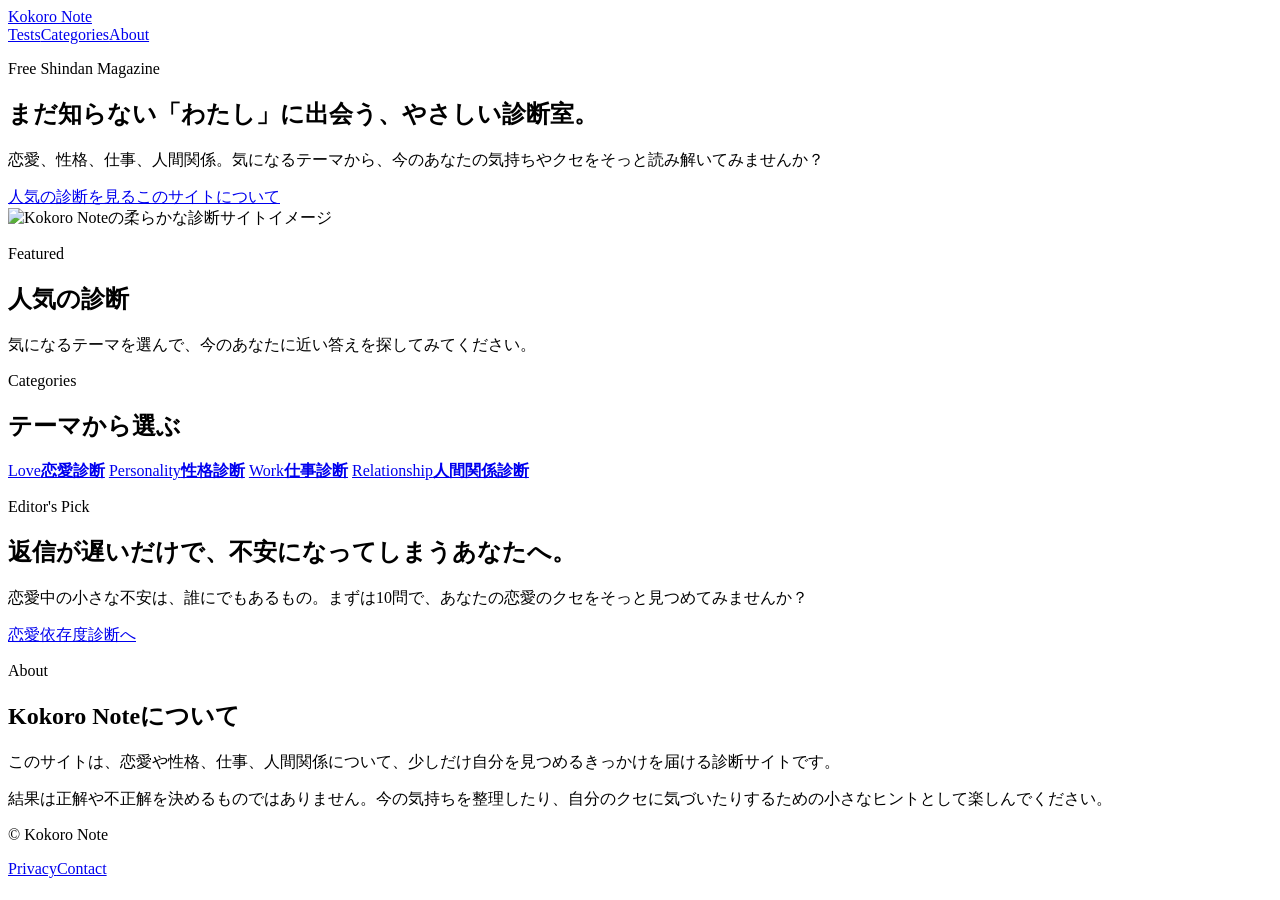
==== index.html @ 4f54c7c2 "Add homepage" ====
<!doctype html>
<html lang="ja">
<head>
  <meta charset="utf-8" />
  <meta name="viewport" content="width=device-width, initial-scale=1" />
  <title>Kokoro Note｜恋愛・性格・仕事の無料診断サイト</title>
  <meta name="description" content="恋愛、性格、仕事、人間関係など、気になるテーマから今のあなたをやさしく読み解く無料診断サイトです。" />
  <meta name="robots" content="index,follow,max-image-preview:large" />
  <link rel="canonical" href="https://your-domain.com/" />
  <meta property="og:title" content="Kokoro Note｜まだ知らない「わたし」に出会う診断室" />
  <meta property="og:description" content="恋愛、性格、仕事、人間関係。気になるテーマから、今のあなたをやさしく読み解きます。" />
  <meta property="og:image" content="assets/images/hero.svg" />
  <meta name="twitter:card" content="summary_large_image" />
  <link rel="stylesheet" href="style.css" />
  <script type="application/ld+json">{"@context":"https://schema.org","@type":"WebSite","name":"Kokoro Note","alternateName":"恋愛・性格・仕事のやさしい診断室","url":"https://your-domain.com/"}</script>
</head>
<body>
  <header class="site-header">
    <a class="logo" href="index.html">Kokoro Note</a>
    <nav><a href="#featured">Tests</a><a href="#categories">Categories</a><a href="#about">About</a></nav>
  </header>

  <main>
    <section class="hero">
      <div>
        <p class="eyebrow">Free Shindan Magazine</p>
        <h1>まだ知らない「わたし」に出会う、やさしい診断室。</h1>
        <p class="lead">恋愛、性格、仕事、人間関係。気になるテーマから、今のあなたの気持ちやクセをそっと読み解いてみませんか？</p>
        <div class="actions"><a class="button primary" href="#featured">人気の診断を見る</a><a class="button ghost" href="#about">このサイトについて</a></div>
      </div>
      <img class="hero-image" src="assets/images/hero.svg" alt="Kokoro Noteの柔らかな診断サイトイメージ" width="1200" height="630" />
    </section>

    <section id="featured" class="section">
      <div class="section-heading"><p class="eyebrow">Featured</p><h2>人気の診断</h2><p>気になるテーマを選んで、今のあなたに近い答えを探してみてください。</p></div>
      <div id="test-grid" class="card-grid"></div>
    </section>

    <section id="categories" class="section">
      <div class="section-heading"><p class="eyebrow">Categories</p><h2>テーマから選ぶ</h2></div>
      <div class="category-grid">
        <a class="category-card" href="#featured"><span>Love</span><strong>恋愛診断</strong></a>
        <a class="category-card" href="#featured"><span>Personality</span><strong>性格診断</strong></a>
        <a class="category-card" href="#featured"><span>Work</span><strong>仕事診断</strong></a>
        <a class="category-card" href="#featured"><span>Relationship</span><strong>人間関係診断</strong></a>
      </div>
    </section>

    <section class="editor-pick">
      <div><p class="eyebrow">Editor's Pick</p><h2>返信が遅いだけで、不安になってしまうあなたへ。</h2><p>恋愛中の小さな不安は、誰にでもあるもの。まずは10問で、あなたの恋愛のクセをそっと見つめてみませんか？</p></div>
      <a class="button primary" href="tests/renai-izon.html">恋愛依存度診断へ</a>
    </section>

    <section id="about" class="section">
      <div class="about-box"><p class="eyebrow">About</p><h2>Kokoro Noteについて</h2><p>このサイトは、恋愛や性格、仕事、人間関係について、少しだけ自分を見つめるきっかけを届ける診断サイトです。</p><p>結果は正解や不正解を決めるものではありません。今の気持ちを整理したり、自分のクセに気づいたりするための小さなヒントとして楽しんでください。</p></div>
    </section>
  </main>

  <footer><p>© Kokoro Note</p><a href="privacy.html">Privacy</a><a href="contact.html">Contact</a></footer>
  <script src="script.js"></script>
</body>
</html>
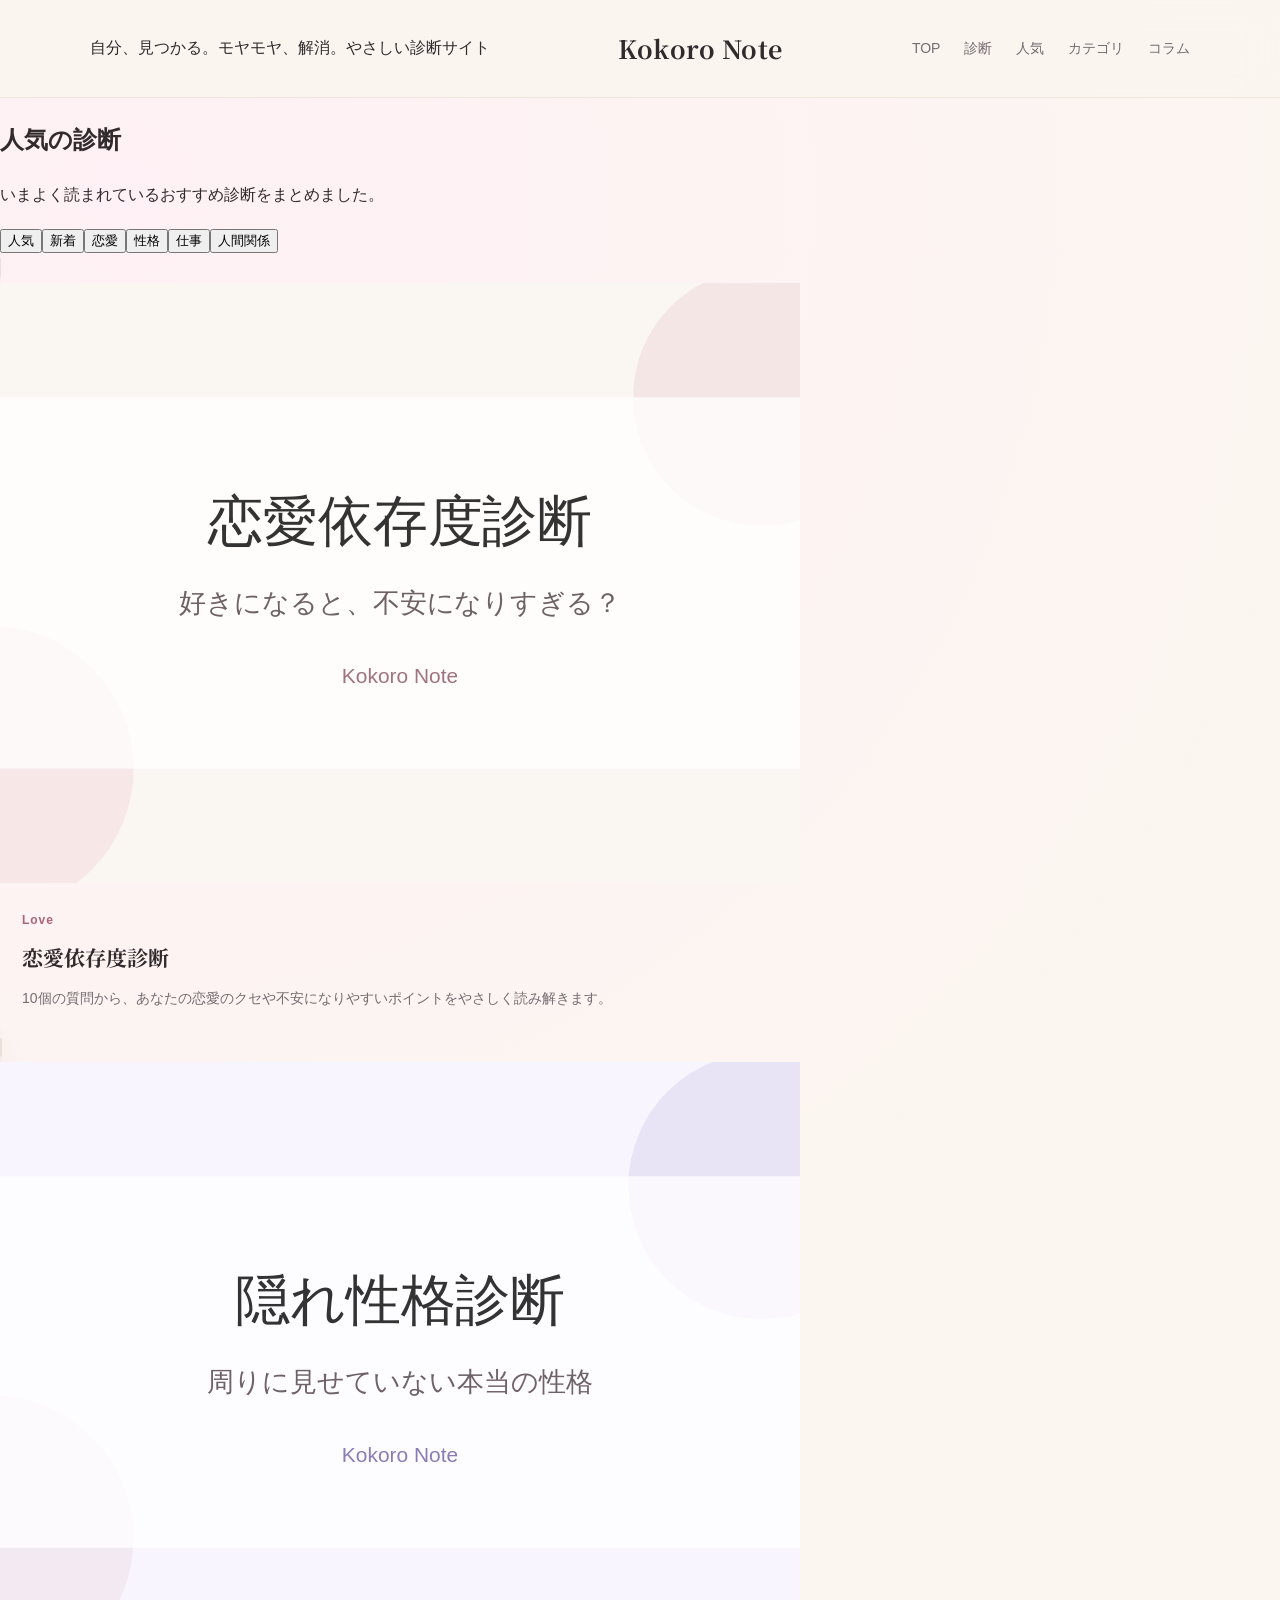
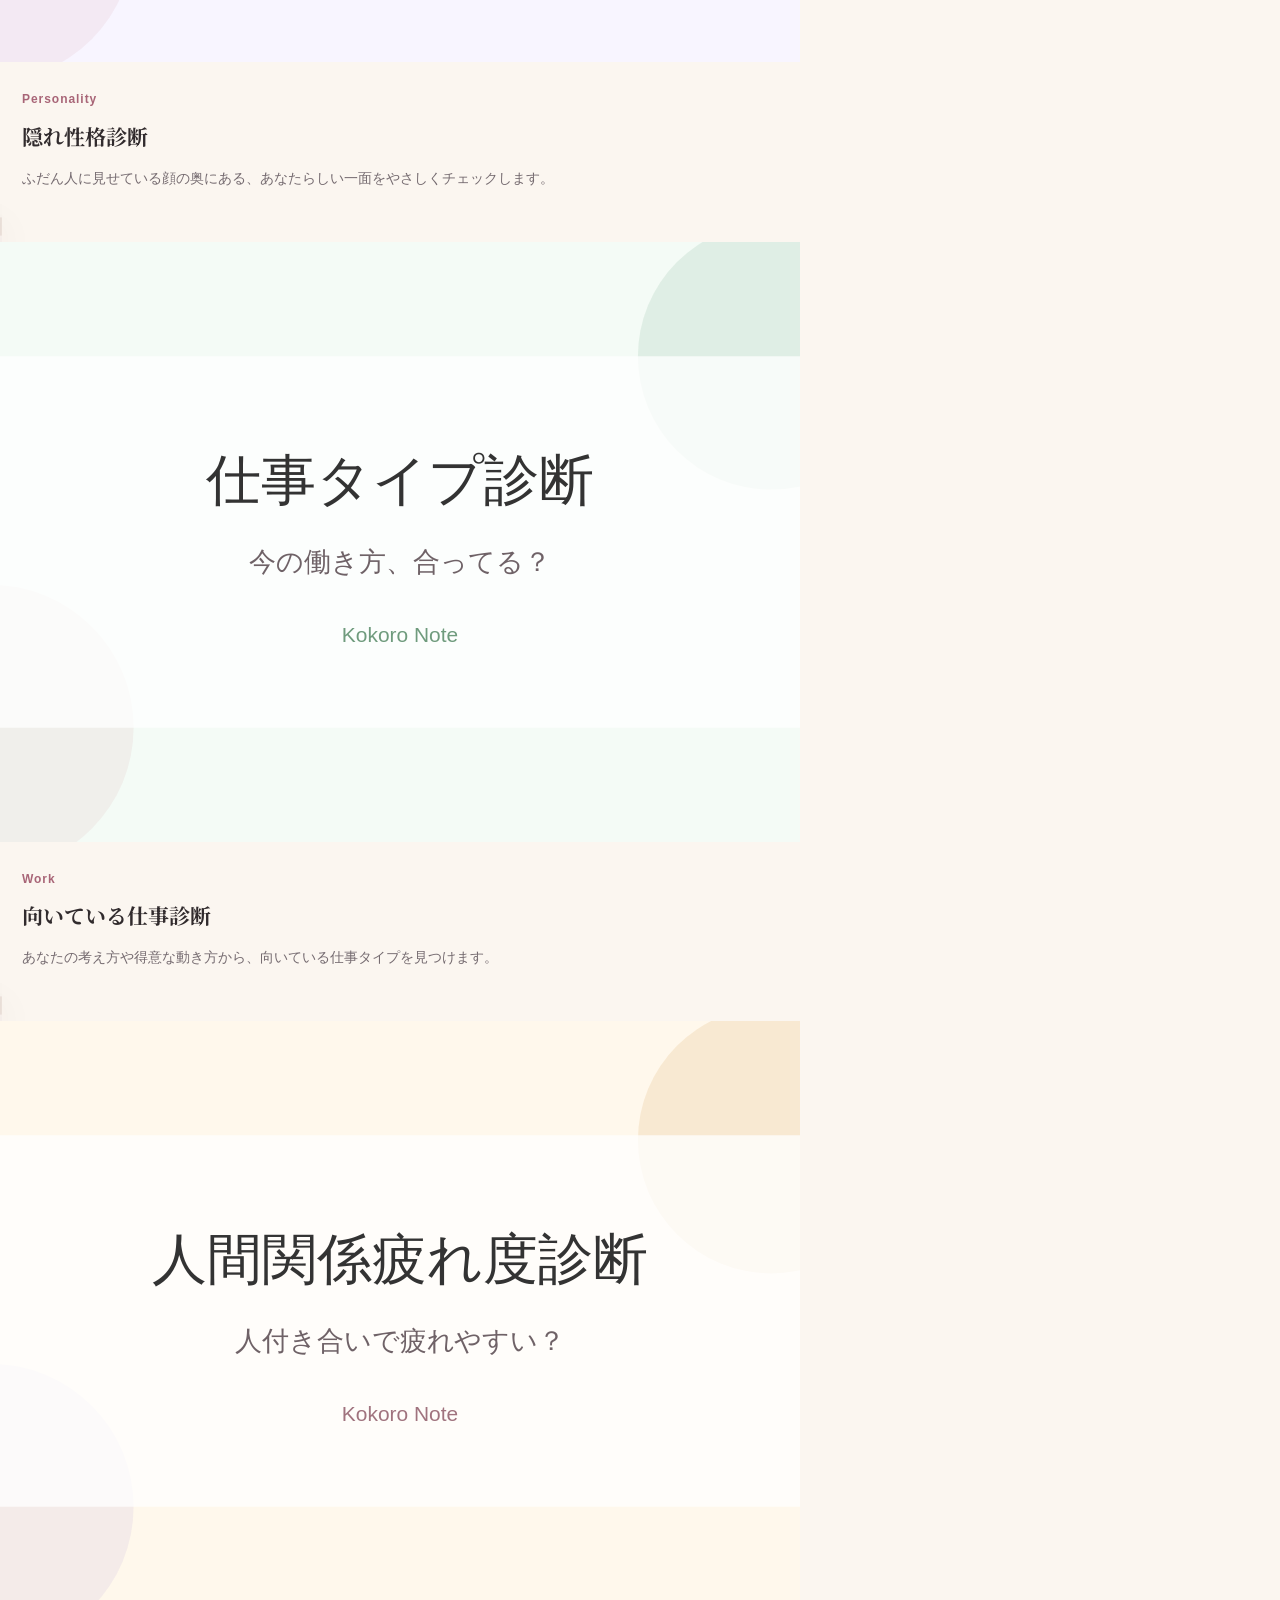
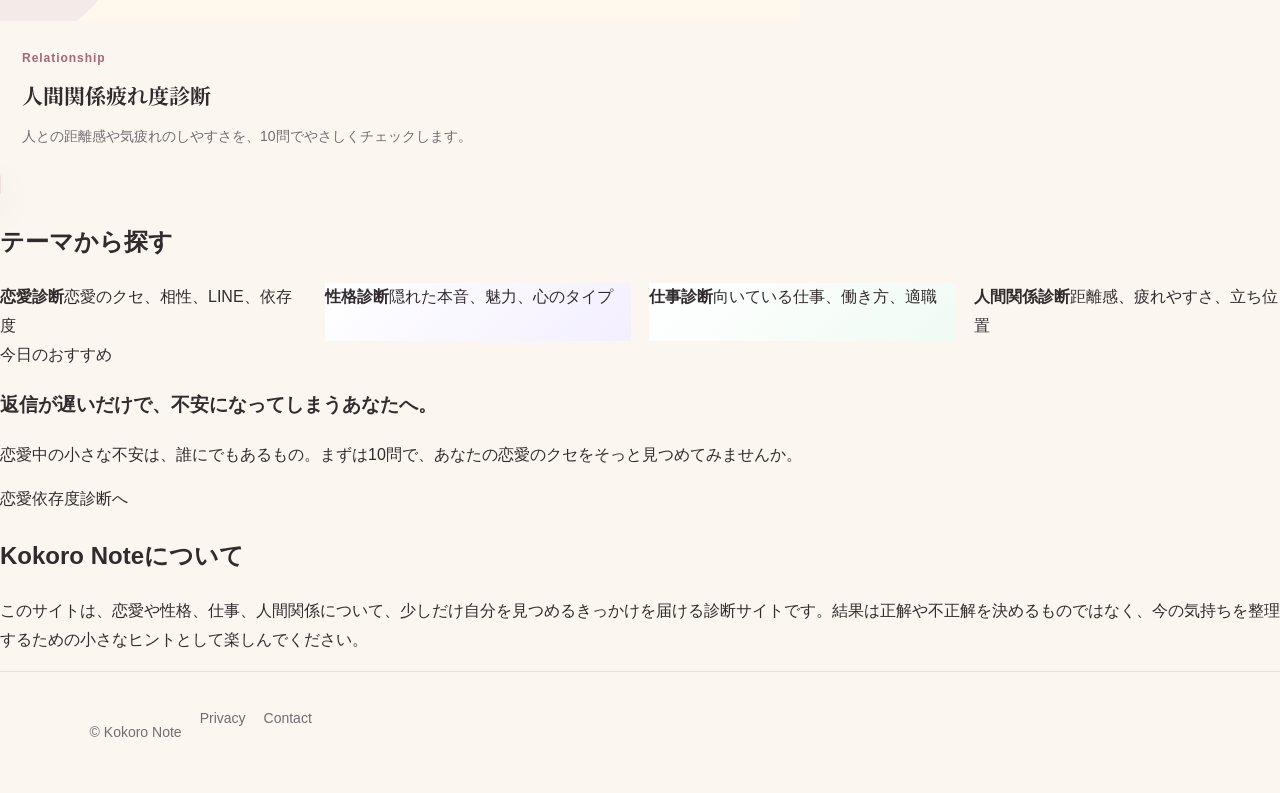
==== commit cabe4db0: "Update homepage to Japanese diagnosis portal layout" ====
--- a/index.html
+++ b/index.html
@@ -1,62 +1,53 @@
 <!doctype html>
 <html lang="ja">
 <head>
-  <meta charset="utf-8" />
-  <meta name="viewport" content="width=device-width, initial-scale=1" />
-  <title>Kokoro Note｜恋愛・性格・仕事の無料診断サイト</title>
-  <meta name="description" content="恋愛、性格、仕事、人間関係など、気になるテーマから今のあなたをやさしく読み解く無料診断サイトです。" />
-  <meta name="robots" content="index,follow,max-image-preview:large" />
-  <link rel="canonical" href="https://your-domain.com/" />
-  <meta property="og:title" content="Kokoro Note｜まだ知らない「わたし」に出会う診断室" />
-  <meta property="og:description" content="恋愛、性格、仕事、人間関係。気になるテーマから、今のあなたをやさしく読み解きます。" />
-  <meta property="og:image" content="assets/images/hero.svg" />
-  <meta name="twitter:card" content="summary_large_image" />
-  <link rel="stylesheet" href="style.css" />
-  <script type="application/ld+json">{"@context":"https://schema.org","@type":"WebSite","name":"Kokoro Note","alternateName":"恋愛・性格・仕事のやさしい診断室","url":"https://your-domain.com/"}</script>
+<meta charset="utf-8" />
+<meta name="viewport" content="width=device-width,initial-scale=1" />
+<title>Kokoro Note｜恋愛・性格・仕事の無料診断サイト</title>
+<meta name="description" content="恋愛、性格、仕事、人間関係など、気になるテーマから今のあなたをやさしく読み解く無料診断サイトです。" />
+<meta name="robots" content="index,follow,max-image-preview:large" />
+<link rel="canonical" href="https://your-domain.com/" />
+<meta property="og:title" content="Kokoro Note｜無料診断サイト" />
+<meta property="og:description" content="恋愛、性格、仕事、人間関係の無料診断サイトです。" />
+<meta property="og:image" content="assets/images/banner-love.svg" />
+<meta name="twitter:card" content="summary_large_image" />
+<link rel="stylesheet" href="style.css" />
 </head>
 <body>
-  <header class="site-header">
-    <a class="logo" href="index.html">Kokoro Note</a>
-    <nav><a href="#featured">Tests</a><a href="#categories">Categories</a><a href="#about">About</a></nav>
-  </header>
-
-  <main>
-    <section class="hero">
-      <div>
-        <p class="eyebrow">Free Shindan Magazine</p>
-        <h1>まだ知らない「わたし」に出会う、やさしい診断室。</h1>
-        <p class="lead">恋愛、性格、仕事、人間関係。気になるテーマから、今のあなたの気持ちやクセをそっと読み解いてみませんか？</p>
-        <div class="actions"><a class="button primary" href="#featured">人気の診断を見る</a><a class="button ghost" href="#about">このサイトについて</a></div>
-      </div>
-      <img class="hero-image" src="assets/images/hero.svg" alt="Kokoro Noteの柔らかな診断サイトイメージ" width="1200" height="630" />
-    </section>
-
-    <section id="featured" class="section">
-      <div class="section-heading"><p class="eyebrow">Featured</p><h2>人気の診断</h2><p>気になるテーマを選んで、今のあなたに近い答えを探してみてください。</p></div>
-      <div id="test-grid" class="card-grid"></div>
-    </section>
-
-    <section id="categories" class="section">
-      <div class="section-heading"><p class="eyebrow">Categories</p><h2>テーマから選ぶ</h2></div>
-      <div class="category-grid">
-        <a class="category-card" href="#featured"><span>Love</span><strong>恋愛診断</strong></a>
-        <a class="category-card" href="#featured"><span>Personality</span><strong>性格診断</strong></a>
-        <a class="category-card" href="#featured"><span>Work</span><strong>仕事診断</strong></a>
-        <a class="category-card" href="#featured"><span>Relationship</span><strong>人間関係診断</strong></a>
-      </div>
-    </section>
-
-    <section class="editor-pick">
-      <div><p class="eyebrow">Editor's Pick</p><h2>返信が遅いだけで、不安になってしまうあなたへ。</h2><p>恋愛中の小さな不安は、誰にでもあるもの。まずは10問で、あなたの恋愛のクセをそっと見つめてみませんか？</p></div>
-      <a class="button primary" href="tests/renai-izon.html">恋愛依存度診断へ</a>
-    </section>
-
-    <section id="about" class="section">
-      <div class="about-box"><p class="eyebrow">About</p><h2>Kokoro Noteについて</h2><p>このサイトは、恋愛や性格、仕事、人間関係について、少しだけ自分を見つめるきっかけを届ける診断サイトです。</p><p>結果は正解や不正解を決めるものではありません。今の気持ちを整理したり、自分のクセに気づいたりするための小さなヒントとして楽しんでください。</p></div>
-    </section>
-  </main>
-
-  <footer><p>© Kokoro Note</p><a href="privacy.html">Privacy</a><a href="contact.html">Contact</a></footer>
-  <script src="script.js"></script>
+<div class="top-stripe"></div>
+<header class="site-header">
+<p class="mini-tagline">自分、見つかる。モヤモヤ、解消。やさしい診断サイト</p>
+<a class="logo" href="index.html">Kokoro Note</a>
+<nav class="main-nav"><a href="index.html">TOP</a><a href="#ranking">診断</a><a href="#ranking">人気</a><a href="#categories">カテゴリ</a><a href="#about">コラム</a></nav>
+</header>
+<main class="page-wrap">
+<section class="hero-banners" id="hero-banners"></section>
+<div class="slider-dots"><span></span><span class="active"></span><span></span><span></span><span></span></div>
+<section class="section-block" id="ranking">
+<h2 class="section-title">人気の診断</h2>
+<p class="section-subtitle">いまよく読まれているおすすめ診断をまとめました。</p>
+<div class="chip-row"><button class="chip active">人気</button><button class="chip">新着</button><button class="chip">恋愛</button><button class="chip">性格</button><button class="chip">仕事</button><button class="chip">人間関係</button></div>
+<div id="test-grid" class="test-grid"></div>
+</section>
+<section class="section-block pale" id="categories">
+<h2 class="section-title">テーマから探す</h2>
+<div class="category-grid">
+<a class="category-box love" href="#ranking"><strong>恋愛診断</strong><span>恋愛のクセ、相性、LINE、依存度</span></a>
+<a class="category-box personality" href="#ranking"><strong>性格診断</strong><span>隠れた本音、魅力、心のタイプ</span></a>
+<a class="category-box work" href="#ranking"><strong>仕事診断</strong><span>向いている仕事、働き方、適職</span></a>
+<a class="category-box relationship" href="#ranking"><strong>人間関係診断</strong><span>距離感、疲れやすさ、立ち位置</span></a>
+</div>
+</section>
+<section class="recommend-strip">
+<div class="recommend-copy"><span class="recommend-label">今日のおすすめ</span><h3>返信が遅いだけで、不安になってしまうあなたへ。</h3><p>恋愛中の小さな不安は、誰にでもあるもの。まずは10問で、あなたの恋愛のクセをそっと見つめてみませんか。</p></div>
+<a class="cta-btn" href="tests/renai-izon.html">恋愛依存度診断へ</a>
+</section>
+<section class="section-block about-block" id="about">
+<h2 class="section-title">Kokoro Noteについて</h2>
+<p>このサイトは、恋愛や性格、仕事、人間関係について、少しだけ自分を見つめるきっかけを届ける診断サイトです。結果は正解や不正解を決めるものではなく、今の気持ちを整理するための小さなヒントとして楽しんでください。</p>
+</section>
+</main>
+<footer class="site-footer"><p>© Kokoro Note</p><a href="privacy.html">Privacy</a><a href="contact.html">Contact</a></footer>
+<script src="script.js"></script>
 </body>
 </html>
--- a/style.css
+++ b/style.css
@@ -0,0 +1,7 @@
+@import url('https://fonts.googleapis.com/css2?family=Noto+Serif+JP:wght@500;700&display=swap');
+:root{
+  --bg:#fbf6f0;--paper:#fffdf9;--card:#ffffff;--text:#312b2d;--muted:#756b70;
+  --primary:#cf8fa1;--primary-dark:#a86577;--secondary:#b8a6d9;--cream:#fff8ec;--line:#eadfd7;
+  --shadow:0 24px 70px rgba(78,54,62,.14);--soft-shadow:0 14px 42px rgba(78,54,62,.09);
+}
+*{box-sizing:border-box}html{scroll-behavior:smooth}body{margin:0;font-family:-apple-system,BlinkMacSystemFont,"Hiragino Kaku Gothic ProN","Yu Gothic",Meiryo,sans-serif;background:radial-gradient(circle at 10% 5%,#fff1f5 0,#fbf6f0 34%,#fbf6f0 100%);color:var(--text);line-height:1.8}a{color:inherit;text-decoration:none}img{max-width:100%;display:block}.site-header{position:sticky;top:0;z-index:20;display:flex;align-items:center;justify-content:space-between;padding:18px 7vw;background:rgba(251,246,240,.82);backdrop-filter:blur(18px);border-bottom:1px solid rgba(234,223,215,.78)}.logo{font-family:Georgia,"Noto Serif JP",serif;font-size:25px;letter-spacing:.02em;font-weight:700}.logo span{color:var(--primary-dark)}nav{display:flex;gap:24px;color:var(--muted);font-size:14px}.hero{position:relative;display:grid;grid-template-columns:1fr .95fr;gap:62px;align-items:center;padding:82px 7vw 62px;overflow:hidden}.hero:before{content:"";position:absolute;right:-120px;top:40px;width:420px;height:420px;border-radius:50%;background:#f3d8df;opacity:.45;z-index:-1}.eyebrow{color:var(--primary-dark);letter-spacing:.14em;text-transform:uppercase;font-size:12px;font-weight:800}.hero h1{font-family:Georgia,"Noto Serif JP",serif;font-size:clamp(42px,5.2vw,76px);line-height:1.18;margin:.12em 0 .36em}.lead{color:var(--muted);font-size:18px;max-width:640px}.actions{display:flex;gap:14px;flex-wrap:wrap;margin-top:30px}.button{display:inline-flex;align-items:center;justify-content:center;min-height:50px;padding:0 24px;border-radius:999px;font-weight:800;border:1px solid var(--primary);cursor:pointer;transition:.2s ease}.button:hover{transform:translateY(-2px)}.primary{background:linear-gradient(135deg,var(--primary),#d9aab8);color:#fff;box-shadow:0 12px 28px rgba(207,143,161,.32)}.ghost{background:rgba(255,255,255,.62);color:#8B6470}.hero-image{border-radius:38px;box-shadow:var(--shadow);border:1px solid rgba(255,255,255,.72)}.hero-art-wrap{position:relative}.floating-card{position:absolute;background:rgba(255,255,255,.86);backdrop-filter:blur(14px);border:1px solid rgba(234,223,215,.9);border-radius:22px;padding:14px 18px;box-shadow:var(--soft-shadow);font-size:13px;color:var(--muted)}.floating-card strong{font-size:18px;color:var(--text)}.card-one{left:-22px;bottom:36px}.card-two{right:26px;top:28px}.hero-notes{display:flex;gap:10px;margin-top:22px;flex-wrap:wrap}.hero-notes span{background:#fff;border:1px solid var(--line);border-radius:999px;padding:6px 12px;color:var(--primary-dark);font-size:12px;font-weight:700}.section{padding:64px 7vw}.section-heading{max-width:780px;margin-bottom:30px}.section-heading h2{font-family:"Noto Serif JP",Georgia,serif;font-size:clamp(30px,3.4vw,48px);line-height:1.28;margin:.1em 0 .35em}.section-heading p{color:var(--muted)}.split-heading{display:flex;justify-content:space-between;gap:24px;align-items:end;max-width:none}.split-heading p{max-width:470px}.card-grid{display:grid;grid-template-columns:repeat(4,minmax(0,1fr));gap:24px}.test-card{position:relative;background:rgba(255,255,255,.78);border:1px solid rgba(234,223,215,.92);border-radius:30px;overflow:hidden;box-shadow:var(--soft-shadow);transition:transform .24s ease,box-shadow .24s ease}.test-card:hover{transform:translateY(-6px);box-shadow:var(--shadow)}.test-card img{aspect-ratio:4/3;object-fit:cover}.test-card-content{padding:22px}.test-card .tag{font-size:12px;color:var(--primary-dark);font-weight:800;letter-spacing:.08em}.test-card h3{font-family:"Noto Serif JP",serif;font-size:21px;line-height:1.45;margin:8px 0}.test-card p{color:var(--muted);font-size:14px;margin-bottom:0}.soft-panel{margin:20px 7vw;padding:54px;border-radius:42px;background:rgba(255,255,255,.56);border:1px solid rgba(234,223,215,.9);box-shadow:var(--soft-shadow)}.category-grid{display:grid;grid-template-columns:repeat(4,minmax(0,1fr));gap:18px}.category-card{min-height:178px;border-radius:30px;padding:24px;background:linear-gradient(135deg,#fff,#fff4f7);border:1px solid rgba(234,223,215,.92);transition:.2s ease}.category-card:hover{transform:translateY(-4px)}.category-card span{display:block;color:var(--primary-dark);font-size:12px;text-transform:uppercase;letter-spacing:.13em;font-weight:800}.category-card strong{display:block;font-family:"Noto Serif JP",serif;font-size:25px;margin:20px 0 8px}.category-card small{color:var(--muted);font-size:13px}.personality{background:linear-gradient(135deg,#fff,#f3efff)}.work{background:linear-gradient(135deg,#fff,#f0fbf4)}.relation{background:linear-gradient(135deg,#fff,#fff6e9)}.editor-pick{margin:64px 7vw;padding:46px;display:flex;align-items:center;justify-content:space-between;gap:28px;background:linear-gradient(135deg,#fff,#fff2f6);border:1px solid rgba(234,223,215,.9);border-radius:42px;box-shadow:var(--shadow)}.editor-pick h2{font-family:"Noto Serif JP",serif;font-size:clamp(26px,3vw,42px)}.editor-pick p{color:var(--muted);max-width:760px}.trust-strip{display:grid;grid-template-columns:repeat(3,1fr);gap:18px}.trust-strip div{background:#fff;border:1px solid var(--line);border-radius:26px;padding:24px}.trust-strip strong{display:block;font-family:"Noto Serif JP",serif;font-size:20px;margin-bottom:8px}.trust-strip span{color:var(--muted);font-size:14px}.about-box{background:rgba(255,255,255,.72);border:1px solid rgba(234,223,215,.92);border-radius:38px;padding:42px;max-width:930px;box-shadow:var(--soft-shadow)}footer{padding:34px 7vw;border-top:1px solid var(--line);display:flex;gap:18px;color:var(--muted);font-size:14px}.quiz-page main{max-width:920px;margin:0 auto;padding:48px 22px}.quiz-hero{background:#fff;border-radius:34px;padding:30px;box-shadow:var(--shadow)}.question{background:#fff;border:1px solid var(--line);border-radius:24px;padding:22px;margin:20px 0}.option{display:block;width:100%;text-align:left;margin:10px 0;padding:14px 16px;border-radius:16px;border:1px solid var(--line);background:#fff;cursor:pointer}.option.selected{border-color:var(--primary);background:#FFF3F6}.result-box{display:none;background:linear-gradient(135deg,#fff,#FFF3F6);border:1px solid var(--line);border-radius:28px;padding:28px;margin-top:28px}.result-box.show{display:block}.ad-slot{border:1px dashed #c9b8bd;border-radius:18px;padding:18px;text-align:center;color:#9b8790;background:#fff;margin:24px 0;font-size:13px}@media(max-width:980px){.hero{grid-template-columns:1fr;padding-top:52px}.card-grid,.category-grid{grid-template-columns:1fr 1fr}.split-heading{display:block}.editor-pick{flex-direction:column;align-items:flex-start}.trust-strip{grid-template-columns:1fr}nav{display:none}}@media(max-width:560px){.card-grid,.category-grid{grid-template-columns:1fr}.site-header{padding:16px 22px}.hero,.section{padding-left:22px;padding-right:22px}.soft-panel,.editor-pick{margin-left:22px;margin-right:22px;padding:28px}.floating-card{display:none}.hero h1{font-size:40px}}
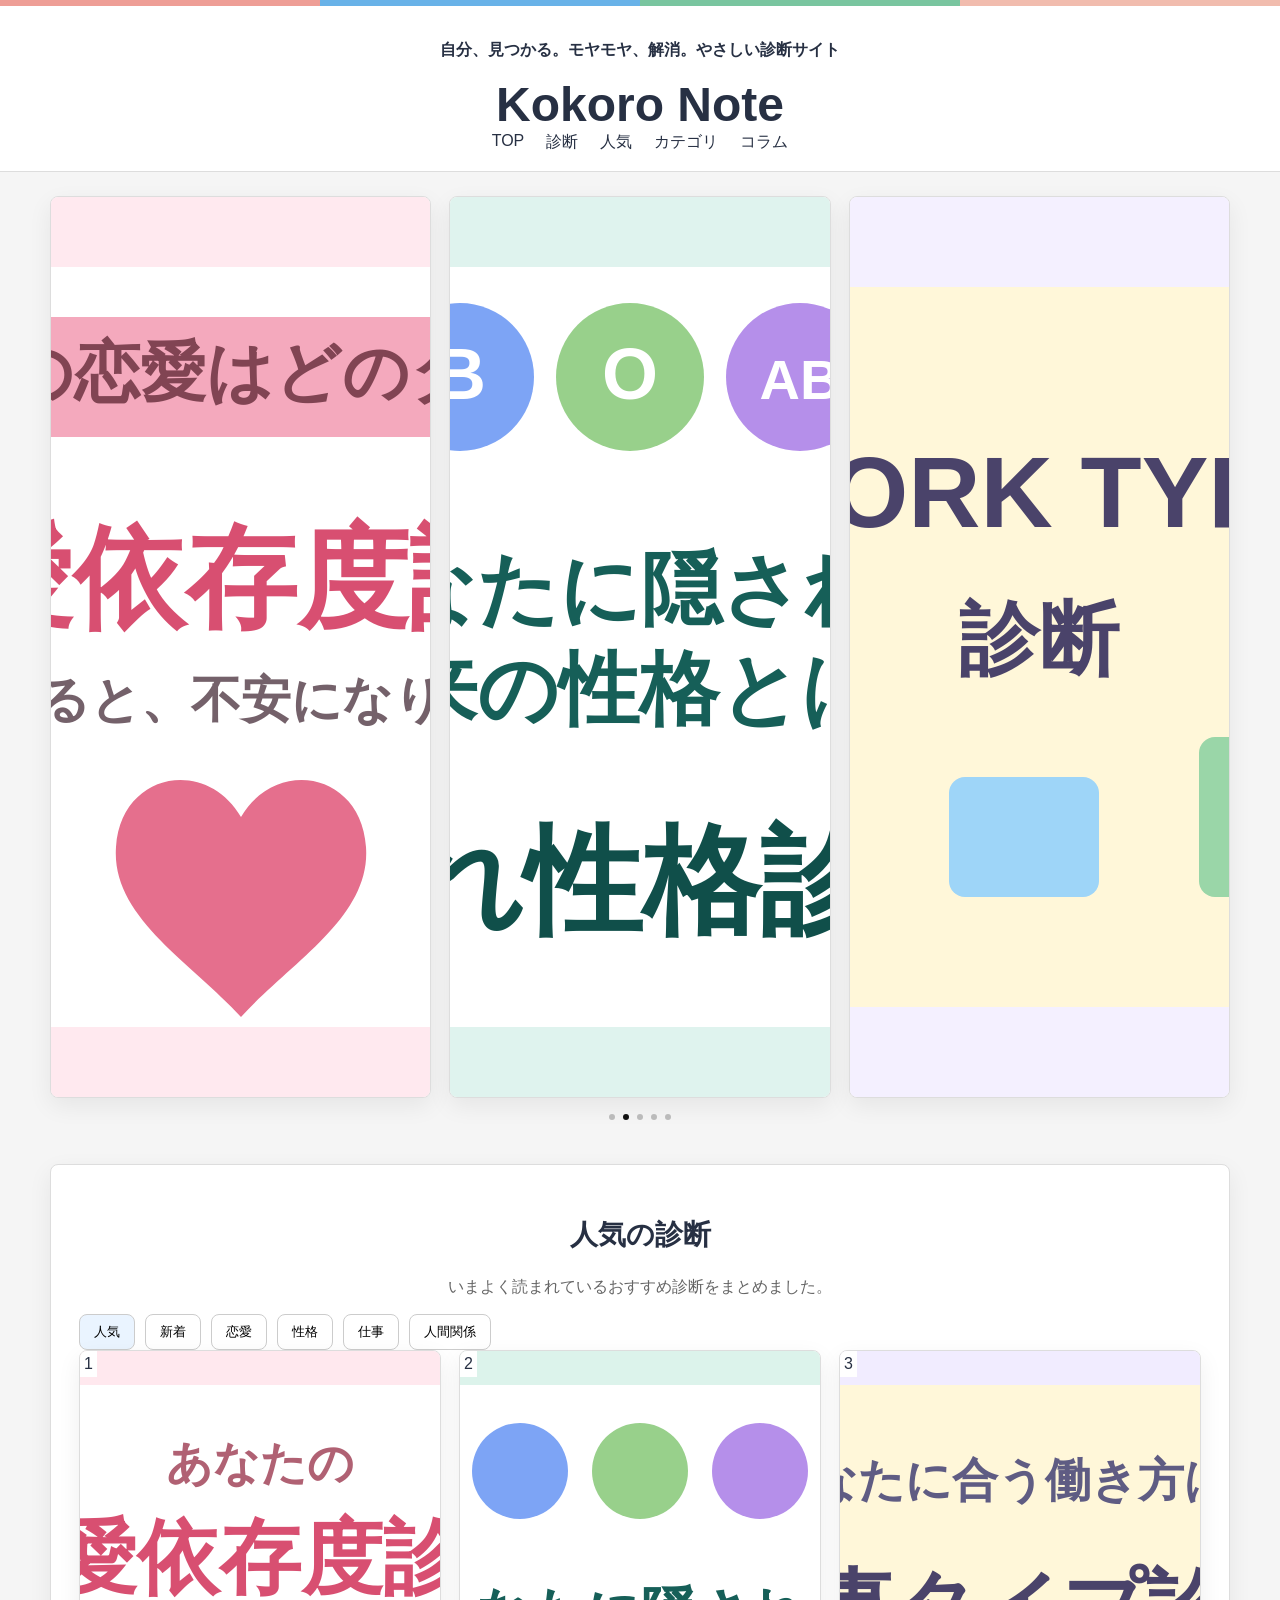
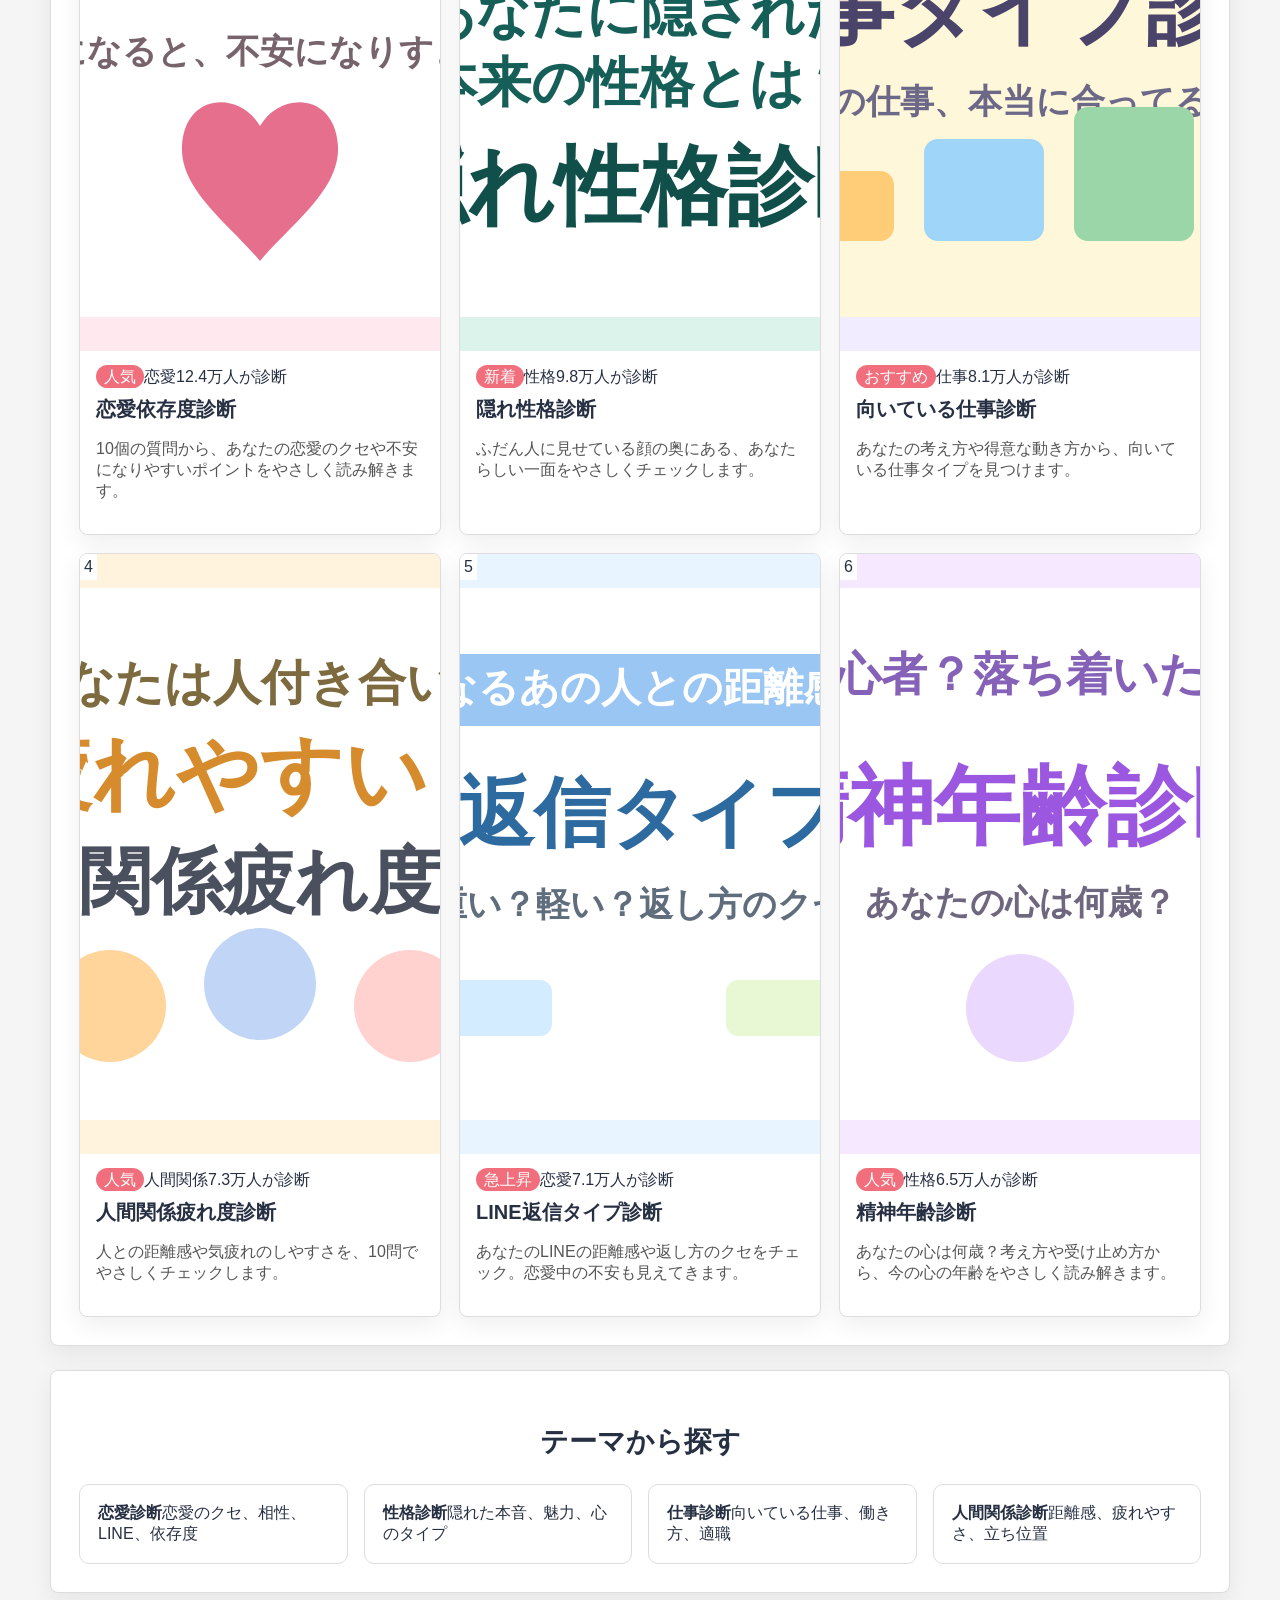
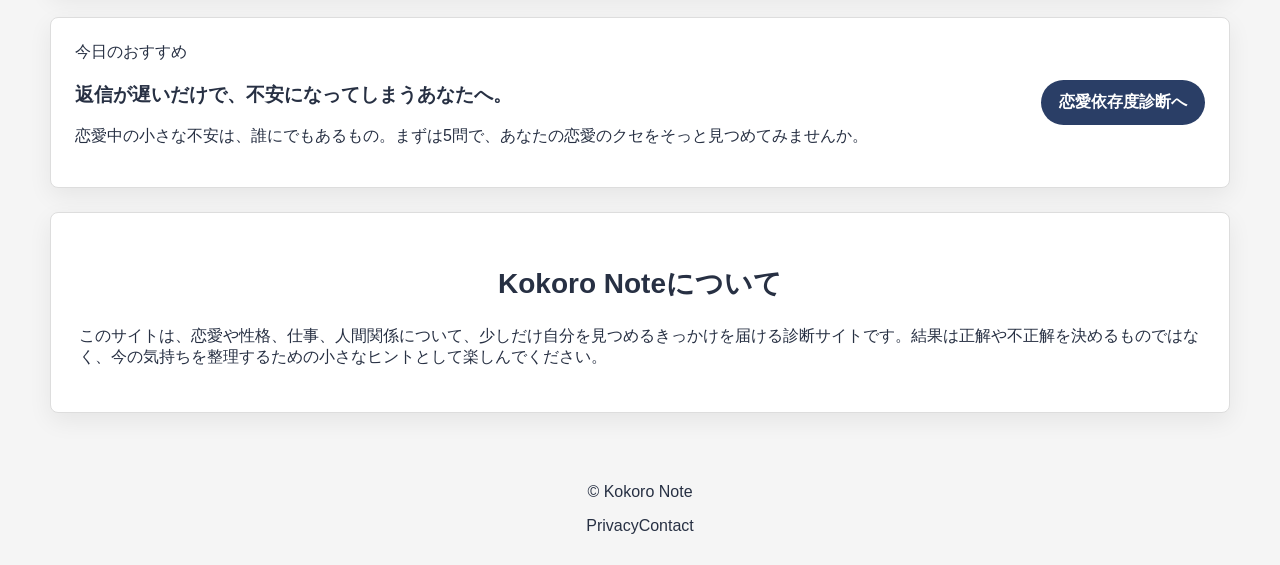
==== commit 35d902f7: "Update homepage question count copy" ====
--- a/index.html
+++ b/index.html
@@ -39,7 +39,7 @@
 </div>
 </section>
 <section class="recommend-strip">
-<div class="recommend-copy"><span class="recommend-label">今日のおすすめ</span><h3>返信が遅いだけで、不安になってしまうあなたへ。</h3><p>恋愛中の小さな不安は、誰にでもあるもの。まずは10問で、あなたの恋愛のクセをそっと見つめてみませんか。</p></div>
+<div class="recommend-copy"><span class="recommend-label">今日のおすすめ</span><h3>返信が遅いだけで、不安になってしまうあなたへ。</h3><p>恋愛中の小さな不安は、誰にでもあるもの。まずは5問で、あなたの恋愛のクセをそっと見つめてみませんか。</p></div>
 <a class="cta-btn" href="tests/renai-izon.html">恋愛依存度診断へ</a>
 </section>
 <section class="section-block about-block" id="about">
--- a/style.css
+++ b/style.css
@@ -1,7 +1 @@
-@import url('https://fonts.googleapis.com/css2?family=Noto+Serif+JP:wght@500;700&display=swap');
-:root{
-  --bg:#fbf6f0;--paper:#fffdf9;--card:#ffffff;--text:#312b2d;--muted:#756b70;
-  --primary:#cf8fa1;--primary-dark:#a86577;--secondary:#b8a6d9;--cream:#fff8ec;--line:#eadfd7;
-  --shadow:0 24px 70px rgba(78,54,62,.14);--soft-shadow:0 14px 42px rgba(78,54,62,.09);
-}
-*{box-sizing:border-box}html{scroll-behavior:smooth}body{margin:0;font-family:-apple-system,BlinkMacSystemFont,"Hiragino Kaku Gothic ProN","Yu Gothic",Meiryo,sans-serif;background:radial-gradient(circle at 10% 5%,#fff1f5 0,#fbf6f0 34%,#fbf6f0 100%);color:var(--text);line-height:1.8}a{color:inherit;text-decoration:none}img{max-width:100%;display:block}.site-header{position:sticky;top:0;z-index:20;display:flex;align-items:center;justify-content:space-between;padding:18px 7vw;background:rgba(251,246,240,.82);backdrop-filter:blur(18px);border-bottom:1px solid rgba(234,223,215,.78)}.logo{font-family:Georgia,"Noto Serif JP",serif;font-size:25px;letter-spacing:.02em;font-weight:700}.logo span{color:var(--primary-dark)}nav{display:flex;gap:24px;color:var(--muted);font-size:14px}.hero{position:relative;display:grid;grid-template-columns:1fr .95fr;gap:62px;align-items:center;padding:82px 7vw 62px;overflow:hidden}.hero:before{content:"";position:absolute;right:-120px;top:40px;width:420px;height:420px;border-radius:50%;background:#f3d8df;opacity:.45;z-index:-1}.eyebrow{color:var(--primary-dark);letter-spacing:.14em;text-transform:uppercase;font-size:12px;font-weight:800}.hero h1{font-family:Georgia,"Noto Serif JP",serif;font-size:clamp(42px,5.2vw,76px);line-height:1.18;margin:.12em 0 .36em}.lead{color:var(--muted);font-size:18px;max-width:640px}.actions{display:flex;gap:14px;flex-wrap:wrap;margin-top:30px}.button{display:inline-flex;align-items:center;justify-content:center;min-height:50px;padding:0 24px;border-radius:999px;font-weight:800;border:1px solid var(--primary);cursor:pointer;transition:.2s ease}.button:hover{transform:translateY(-2px)}.primary{background:linear-gradient(135deg,var(--primary),#d9aab8);color:#fff;box-shadow:0 12px 28px rgba(207,143,161,.32)}.ghost{background:rgba(255,255,255,.62);color:#8B6470}.hero-image{border-radius:38px;box-shadow:var(--shadow);border:1px solid rgba(255,255,255,.72)}.hero-art-wrap{position:relative}.floating-card{position:absolute;background:rgba(255,255,255,.86);backdrop-filter:blur(14px);border:1px solid rgba(234,223,215,.9);border-radius:22px;padding:14px 18px;box-shadow:var(--soft-shadow);font-size:13px;color:var(--muted)}.floating-card strong{font-size:18px;color:var(--text)}.card-one{left:-22px;bottom:36px}.card-two{right:26px;top:28px}.hero-notes{display:flex;gap:10px;margin-top:22px;flex-wrap:wrap}.hero-notes span{background:#fff;border:1px solid var(--line);border-radius:999px;padding:6px 12px;color:var(--primary-dark);font-size:12px;font-weight:700}.section{padding:64px 7vw}.section-heading{max-width:780px;margin-bottom:30px}.section-heading h2{font-family:"Noto Serif JP",Georgia,serif;font-size:clamp(30px,3.4vw,48px);line-height:1.28;margin:.1em 0 .35em}.section-heading p{color:var(--muted)}.split-heading{display:flex;justify-content:space-between;gap:24px;align-items:end;max-width:none}.split-heading p{max-width:470px}.card-grid{display:grid;grid-template-columns:repeat(4,minmax(0,1fr));gap:24px}.test-card{position:relative;background:rgba(255,255,255,.78);border:1px solid rgba(234,223,215,.92);border-radius:30px;overflow:hidden;box-shadow:var(--soft-shadow);transition:transform .24s ease,box-shadow .24s ease}.test-card:hover{transform:translateY(-6px);box-shadow:var(--shadow)}.test-card img{aspect-ratio:4/3;object-fit:cover}.test-card-content{padding:22px}.test-card .tag{font-size:12px;color:var(--primary-dark);font-weight:800;letter-spacing:.08em}.test-card h3{font-family:"Noto Serif JP",serif;font-size:21px;line-height:1.45;margin:8px 0}.test-card p{color:var(--muted);font-size:14px;margin-bottom:0}.soft-panel{margin:20px 7vw;padding:54px;border-radius:42px;background:rgba(255,255,255,.56);border:1px solid rgba(234,223,215,.9);box-shadow:var(--soft-shadow)}.category-grid{display:grid;grid-template-columns:repeat(4,minmax(0,1fr));gap:18px}.category-card{min-height:178px;border-radius:30px;padding:24px;background:linear-gradient(135deg,#fff,#fff4f7);border:1px solid rgba(234,223,215,.92);transition:.2s ease}.category-card:hover{transform:translateY(-4px)}.category-card span{display:block;color:var(--primary-dark);font-size:12px;text-transform:uppercase;letter-spacing:.13em;font-weight:800}.category-card strong{display:block;font-family:"Noto Serif JP",serif;font-size:25px;margin:20px 0 8px}.category-card small{color:var(--muted);font-size:13px}.personality{background:linear-gradient(135deg,#fff,#f3efff)}.work{background:linear-gradient(135deg,#fff,#f0fbf4)}.relation{background:linear-gradient(135deg,#fff,#fff6e9)}.editor-pick{margin:64px 7vw;padding:46px;display:flex;align-items:center;justify-content:space-between;gap:28px;background:linear-gradient(135deg,#fff,#fff2f6);border:1px solid rgba(234,223,215,.9);border-radius:42px;box-shadow:var(--shadow)}.editor-pick h2{font-family:"Noto Serif JP",serif;font-size:clamp(26px,3vw,42px)}.editor-pick p{color:var(--muted);max-width:760px}.trust-strip{display:grid;grid-template-columns:repeat(3,1fr);gap:18px}.trust-strip div{background:#fff;border:1px solid var(--line);border-radius:26px;padding:24px}.trust-strip strong{display:block;font-family:"Noto Serif JP",serif;font-size:20px;margin-bottom:8px}.trust-strip span{color:var(--muted);font-size:14px}.about-box{background:rgba(255,255,255,.72);border:1px solid rgba(234,223,215,.92);border-radius:38px;padding:42px;max-width:930px;box-shadow:var(--soft-shadow)}footer{padding:34px 7vw;border-top:1px solid var(--line);display:flex;gap:18px;color:var(--muted);font-size:14px}.quiz-page main{max-width:920px;margin:0 auto;padding:48px 22px}.quiz-hero{background:#fff;border-radius:34px;padding:30px;box-shadow:var(--shadow)}.question{background:#fff;border:1px solid var(--line);border-radius:24px;padding:22px;margin:20px 0}.option{display:block;width:100%;text-align:left;margin:10px 0;padding:14px 16px;border-radius:16px;border:1px solid var(--line);background:#fff;cursor:pointer}.option.selected{border-color:var(--primary);background:#FFF3F6}.result-box{display:none;background:linear-gradient(135deg,#fff,#FFF3F6);border:1px solid var(--line);border-radius:28px;padding:28px;margin-top:28px}.result-box.show{display:block}.ad-slot{border:1px dashed #c9b8bd;border-radius:18px;padding:18px;text-align:center;color:#9b8790;background:#fff;margin:24px 0;font-size:13px}@media(max-width:980px){.hero{grid-template-columns:1fr;padding-top:52px}.card-grid,.category-grid{grid-template-columns:1fr 1fr}.split-heading{display:block}.editor-pick{flex-direction:column;align-items:flex-start}.trust-strip{grid-template-columns:1fr}nav{display:none}}@media(max-width:560px){.card-grid,.category-grid{grid-template-columns:1fr}.site-header{padding:16px 22px}.hero,.section{padding-left:22px;padding-right:22px}.soft-panel,.editor-pick{margin-left:22px;margin-right:22px;padding:28px}.floating-card{display:none}.hero h1{font-size:40px}}
+body{margin:0;background:#f5f5f5;color:#273043;font-family:Arial,sans-serif}a{text-decoration:none;color:inherit}img{max-width:100%;display:block}.top-stripe{height:6px;background:linear-gradient(90deg,#ee9e96 0 25%,#68b2e8 25% 50%,#79c59f 50% 75%,#f1bcae 75%)}.site-header{text-align:center;background:#fff;padding:18px;border-bottom:1px solid #ddd}.logo{font-size:48px;font-weight:800}.mini-tagline{font-weight:700}.main-nav{display:flex;justify-content:center;gap:22px}.page-wrap{max-width:1180px;margin:auto;padding:24px}.hero-banners,.test-grid{display:grid;grid-template-columns:repeat(3,1fr);gap:18px}.hero-banner,.test-card,.section-block,.recommend-strip{background:#fff;border:1px solid #ddd;border-radius:8px;overflow:hidden;box-shadow:0 8px 24px #0001}.hero-banner img,.test-thumb img{width:100%;aspect-ratio:4/3;object-fit:cover}.slider-dots{text-align:center;padding:12px}.slider-dots span{display:inline-block;width:6px;height:6px;background:#bbb;border-radius:50%;margin:4px}.slider-dots .active{background:#111}.section-block{padding:28px;margin-top:24px}.section-title{text-align:center;font-size:28px}.section-subtitle{text-align:center;color:#666}.chip-row{display:flex;gap:10px;flex-wrap:wrap}.chip{background:#fff;border:1px solid #ccc;border-radius:8px;padding:8px 14px}.chip.active{background:#eaf4ff}.test-card-content{padding:16px}.test-card h3{font-size:20px;margin:8px 0}.test-card p{color:#555}.card-rank{position:absolute;background:#fff;padding:4px}.test-thumb{position:relative}.badge{background:#f16f7c;color:#fff;border-radius:20px;padding:3px 8px}.category-grid{display:grid;grid-template-columns:repeat(4,1fr);gap:16px}.category-box{padding:18px;border-radius:10px;background:#fff;border:1px solid #ddd}.recommend-strip{display:flex;justify-content:space-between;align-items:center;padding:24px;margin-top:24px}.cta-btn{background:#2a3e66;color:#fff;border-radius:999px;padding:12px 18px;font-weight:800}.site-footer{text-align:center;padding:30px}.quiz-page main{max-width:900px;margin:auto;padding:24px}.question,.quiz-hero,.result-box{background:#fff;border:1px solid #ddd;border-radius:8px;padding:20px;margin:18px 0}.option{display:block;width:100%;margin:10px 0;padding:12px}.option.selected{background:#eaf4ff}@media(max-width:900px){.hero-banners,.test-grid,.category-grid{grid-template-columns:1fr}.recommend-strip{display:block}.logo{font-size:36px}}
